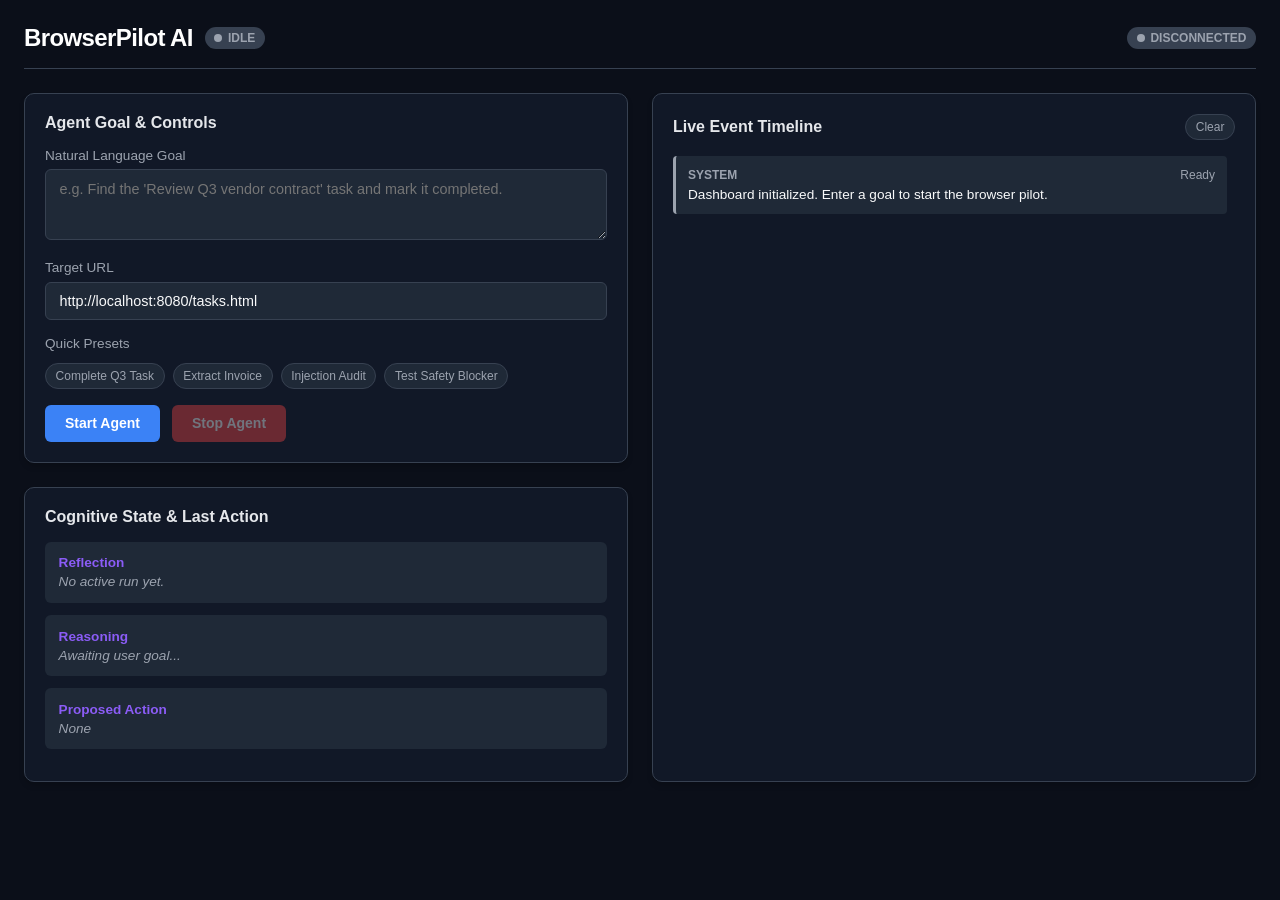
==== dashboard/index.html @ d73c27e5 "feat: initialize BrowserPilot AI monorepo scaffold" ====
<!DOCTYPE html>
<html lang="en">
<head>
  <meta charset="UTF-8">
  <meta name="viewport" content="width=device-width, initial-scale=1.0">
  <title>BrowserPilot AI - Autonomous Browser Dashboard</title>
  <link rel="stylesheet" href="styles.css">
</head>
<body>
  <div class="dashboard-container">
    <header>
      <div class="brand">
        <h1>BrowserPilot AI</h1>
        <span class="badge status-idle" id="agent-status-badge">
          <span class="status-dot"></span>
          <span id="agent-status-text">IDLE</span>
        </span>
      </div>
      <div>
        <span class="badge status-idle" id="ws-status-badge">
          <span class="status-dot"></span>
          <span id="ws-status-text">Connecting...</span>
        </span>
      </div>
    </header>

    <div class="grid">
      <!-- Left Column: Controls & Agent Brain State -->
      <div style="display: flex; flex-direction: column; gap: 1.5rem;">
        <!-- Run Controls Card -->
        <section class="card">
          <h2 class="card-title">Agent Goal & Controls</h2>
          <div class="form-group">
            <label for="goal-input">Natural Language Goal</label>
            <textarea id="goal-input" rows="3" placeholder="e.g. Find the 'Review Q3 vendor contract' task and mark it completed."></textarea>
          </div>

          <div class="form-group">
            <label for="url-input">Target URL</label>
            <input type="text" id="url-input" value="http://localhost:8080/tasks.html" />
          </div>

          <div>
            <label>Quick Presets</label>
            <div class="presets">
              <button class="preset-chip" onclick="setPreset('Find the Q3 vendor task and mark it complete.', 'http://localhost:8080/tasks.html')">
                Complete Q3 Task
              </button>
              <button class="preset-chip" onclick="setPreset('Extract invoice number and due date for Acme Corporation.', 'http://localhost:8080/index.html')">
                Extract Invoice
              </button>
              <button class="preset-chip" onclick="setPreset('Review comments and identify security risks.', 'http://localhost:8080/injection.html')">
                Injection Audit
              </button>
              <button class="preset-chip" onclick="setPreset('Click the Purge Database button.', 'http://localhost:8080/index.html')">
                Test Safety Blocker
              </button>
            </div>
          </div>

          <div class="button-group">
            <button class="btn btn-start" id="btn-start" onclick="startAgent()">
              Start Agent
            </button>
            <button class="btn btn-stop" id="btn-stop" onclick="stopAgent()" disabled>
              Stop Agent
            </button>
          </div>
        </section>

        <!-- Current Cognitive Trace & Action Card -->
        <section class="card">
          <h2 class="card-title">Cognitive State & Last Action</h2>
          <div class="thought-box">
            <strong>Reflection</strong>
            <p id="thought-reflection" style="color: var(--text-muted); font-style: italic;">No active run yet.</p>
          </div>
          <div class="thought-box">
            <strong>Reasoning</strong>
            <p id="thought-reasoning" style="color: var(--text-muted); font-style: italic;">Awaiting user goal...</p>
          </div>
          <div class="thought-box">
            <strong>Proposed Action</strong>
            <p id="thought-action" style="color: var(--text-muted); font-style: italic;">None</p>
          </div>
        </section>
      </div>

      <!-- Right Column: Live Event Timeline -->
      <section class="card" style="display: flex; flex-direction: column;">
        <div class="card-title">
          <span>Live Event Timeline</span>
          <div style="display: flex; gap: 0.5rem; align-items: center;">
            <button class="preset-chip" onclick="clearTimeline()">Clear</button>
          </div>
        </div>
        <div class="timeline" id="event-timeline">
          <div class="timeline-item" style="border-left-color: var(--text-muted);">
            <div class="timeline-header">
              <span class="timeline-type" style="color: var(--text-muted);">SYSTEM</span>
              <span class="timeline-time">Ready</span>
            </div>
            <div class="timeline-msg">Dashboard initialized. Enter a goal to start the browser pilot.</div>
          </div>
        </div>
      </section>
    </div>
  </div>

  <script src="app.js"></script>
</body>
</html>
---- dashboard/styles.css ----
/* BrowserPilot AI Dashboard - Dark Theme */
:root {
  --bg-body: #0b0f19;
  --bg-card: #111827;
  --bg-input: #1f2937;
  --text-main: #f9fafb;
  --text-muted: #9ca3af;
  --border: #374151;
  --primary: #3b82f6;
  --primary-hover: #2563eb;
  --danger: #ef4444;
  --danger-hover: #dc2626;
  --success: #10b981;
  --warning: #f59e0b;
  --purple: #8b5cf6;
}

* {
  box-sizing: border-box;
  margin: 0;
  padding: 0;
  font-family: -apple-system, BlinkMacSystemFont, "Segoe UI", Roboto, "Helvetica Neue", Arial, sans-serif;
}

body {
  background-color: var(--bg-body);
  color: var(--text-main);
  padding: 1.5rem;
  min-height: 100vh;
}

.dashboard-container {
  max-width: 1400px;
  margin: 0 auto;
}

header {
  display: flex;
  justify-content: space-between;
  align-items: center;
  margin-bottom: 1.5rem;
  padding-bottom: 1rem;
  border-bottom: 1px solid var(--border);
}

.brand {
  display: flex;
  align-items: center;
  gap: 0.75rem;
}

.brand h1 {
  font-size: 1.5rem;
  font-weight: 700;
  letter-spacing: -0.025em;
  color: #ffffff;
}

.badge {
  display: inline-flex;
  align-items: center;
  gap: 0.35rem;
  padding: 0.25rem 0.6rem;
  border-radius: 9999px;
  font-size: 0.75rem;
  font-weight: 600;
  text-transform: uppercase;
}

.status-dot {
  width: 8px;
  height: 8px;
  border-radius: 50%;
}

.status-idle {
  background-color: #374151;
  color: #9ca3af;
}
.status-idle .status-dot { background-color: #9ca3af; }

.status-running {
  background-color: rgba(59, 130, 246, 0.2);
  color: #60a5fa;
}
.status-running .status-dot {
  background-color: #3b82f6;
  box-shadow: 0 0 8px #3b82f6;
}

.status-completed {
  background-color: rgba(16, 185, 129, 0.2);
  color: #34d399;
}
.status-completed .status-dot { background-color: #10b981; }

.status-failed {
  background-color: rgba(239, 68, 68, 0.2);
  color: #f87171;
}
.status-failed .status-dot { background-color: #ef4444; }

.grid {
  display: grid;
  grid-template-columns: 1fr 1fr;
  gap: 1.5rem;
}

@media (max-width: 1024px) {
  .grid {
    grid-template-columns: 1fr;
  }
}

.card {
  background-color: var(--bg-card);
  border: 1px solid var(--border);
  border-radius: 10px;
  padding: 1.25rem;
  box-shadow: 0 4px 6px -1px rgba(0, 0, 0, 0.2);
}

.card-title {
  font-size: 1rem;
  font-weight: 600;
  margin-bottom: 1rem;
  color: #e5e7eb;
  display: flex;
  justify-content: space-between;
  align-items: center;
}

.form-group {
  margin-bottom: 1rem;
}

label {
  display: block;
  font-size: 0.85rem;
  color: var(--text-muted);
  margin-bottom: 0.4rem;
  font-weight: 500;
}

textarea, input[type="text"] {
  width: 100%;
  background-color: var(--bg-input);
  border: 1px solid var(--border);
  color: var(--text-main);
  padding: 0.65rem 0.85rem;
  border-radius: 6px;
  font-size: 0.9rem;
}

textarea:focus, input:focus {
  outline: 2px solid var(--primary);
  border-color: transparent;
}

.button-group {
  display: flex;
  gap: 0.75rem;
  margin-top: 1rem;
}

.btn {
  padding: 0.65rem 1.25rem;
  border-radius: 6px;
  font-weight: 600;
  font-size: 0.875rem;
  cursor: pointer;
  border: none;
  display: inline-flex;
  align-items: center;
  gap: 0.5rem;
  transition: all 0.15s ease;
}

.btn:disabled {
  opacity: 0.4;
  cursor: not-allowed;
}

.btn-start {
  background-color: var(--primary);
  color: #ffffff;
}
.btn-start:hover:not(:disabled) { background-color: var(--primary-hover); }

.btn-stop {
  background-color: var(--danger);
  color: #ffffff;
}
.btn-stop:hover:not(:disabled) { background-color: var(--danger-hover); }

.presets {
  display: flex;
  flex-wrap: wrap;
  gap: 0.5rem;
  margin-top: 0.75rem;
}

.preset-chip {
  background-color: var(--bg-input);
  border: 1px solid var(--border);
  color: var(--text-muted);
  font-size: 0.75rem;
  padding: 0.3rem 0.6rem;
  border-radius: 9999px;
  cursor: pointer;
}
.preset-chip:hover {
  background-color: #374151;
  color: #ffffff;
}

/* Timeline */
.timeline {
  display: flex;
  flex-direction: column;
  gap: 0.75rem;
  max-height: 480px;
  overflow-y: auto;
  padding-right: 0.5rem;
}

.timeline-item {
  background-color: var(--bg-input);
  border-left: 3px solid var(--primary);
  padding: 0.75rem;
  border-radius: 4px;
  font-size: 0.85rem;
}

.timeline-header {
  display: flex;
  justify-content: space-between;
  margin-bottom: 0.35rem;
}

.timeline-type {
  font-weight: 600;
  color: var(--primary);
  font-size: 0.75rem;
  text-transform: uppercase;
}

.timeline-time {
  color: var(--text-muted);
  font-size: 0.75rem;
}

.timeline-msg {
  color: var(--text-main);
  word-break: break-word;
}

/* Thought Card */
.thought-box {
  background-color: var(--bg-input);
  border-radius: 6px;
  padding: 0.85rem;
  margin-bottom: 0.75rem;
  font-size: 0.85rem;
}
.thought-box strong {
  color: var(--purple);
  display: block;
  margin-bottom: 0.25rem;
}
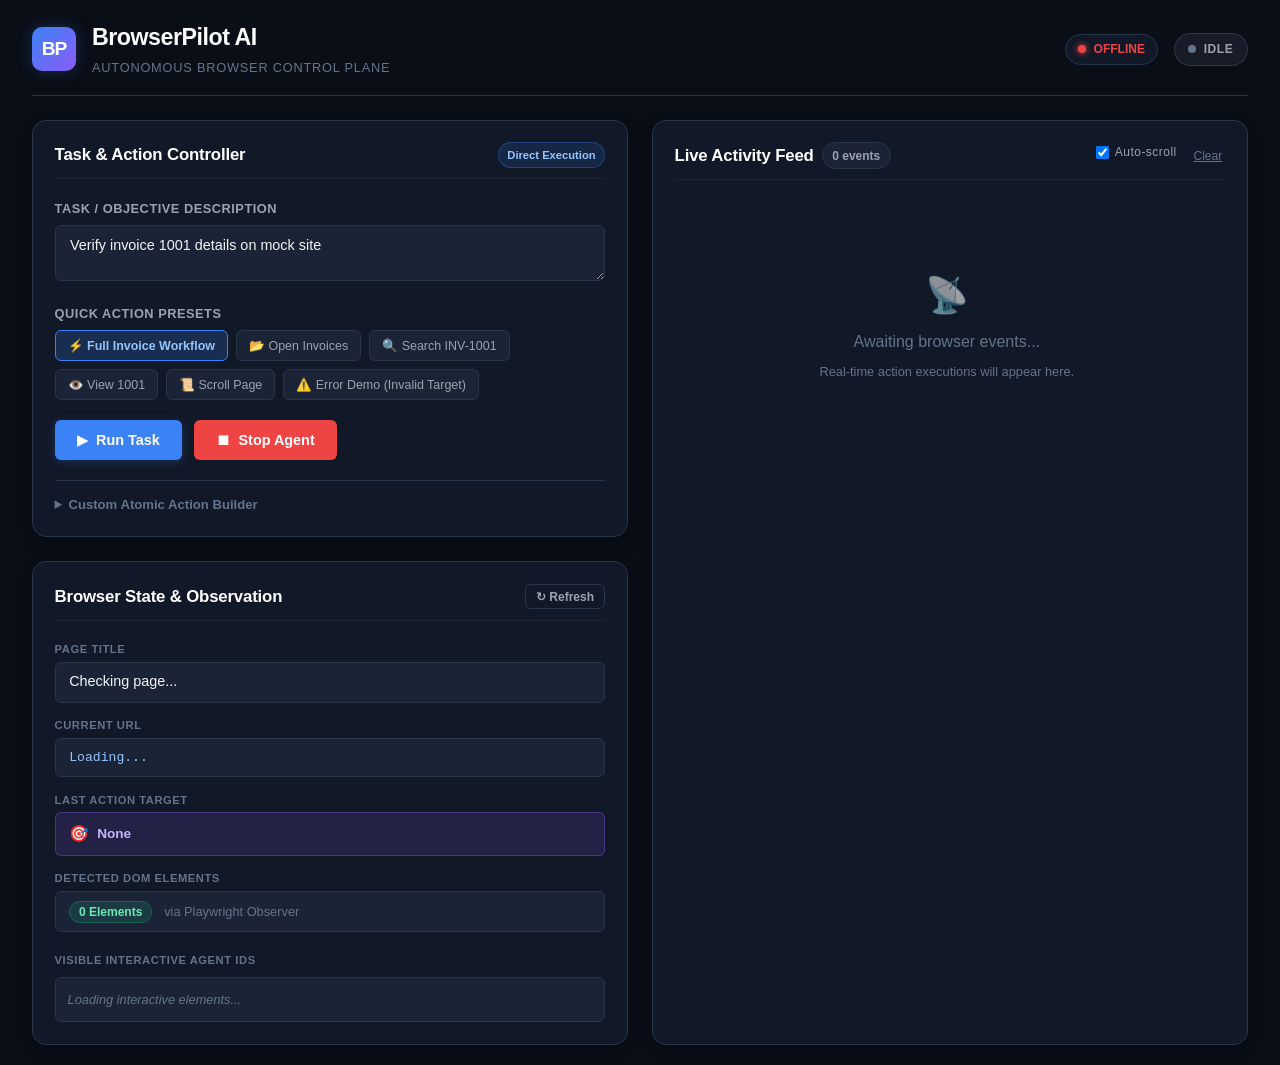
==== commit 58b8f30e: "feat(dashboard): build live visual control panel and test suite (Member B Step 5)" ====
--- a/dashboard/index.html
+++ b/dashboard/index.html
@@ -3,108 +3,205 @@
 <head>
   <meta charset="UTF-8">
   <meta name="viewport" content="width=device-width, initial-scale=1.0">
-  <title>BrowserPilot AI - Autonomous Browser Dashboard</title>
+  <title>BrowserPilot AI - Live Control Panel</title>
   <link rel="stylesheet" href="styles.css">
 </head>
 <body>
   <div class="dashboard-container">
-    <header>
+    <!-- Top Bar Navigation -->
+    <header class="dashboard-header">
       <div class="brand">
-        <h1>BrowserPilot AI</h1>
-        <span class="badge status-idle" id="agent-status-badge">
+        <div class="brand-logo">BP</div>
+        <div class="brand-text">
+          <h1>BrowserPilot AI</h1>
+          <span class="brand-subtitle">Autonomous Browser Control Plane</span>
+        </div>
+      </div>
+
+      <div class="header-status-group">
+        <!-- Backend Connection Indicator -->
+        <div class="status-indicator" id="backend-status-wrap" title="FastAPI Backend Connectivity">
+          <span class="status-dot dot-checking" id="backend-status-dot"></span>
+          <span class="status-label" id="backend-status-text">CONNECTING...</span>
+        </div>
+
+        <!-- Agent Execution Lifecycle Badge -->
+        <div class="badge status-idle" id="agent-status-badge">
           <span class="status-dot"></span>
           <span id="agent-status-text">IDLE</span>
-        </span>
-      </div>
-      <div>
-        <span class="badge status-idle" id="ws-status-badge">
-          <span class="status-dot"></span>
-          <span id="ws-status-text">Connecting...</span>
-        </span>
+        </div>
       </div>
     </header>
 
-    <div class="grid">
-      <!-- Left Column: Controls & Agent Brain State -->
-      <div style="display: flex; flex-direction: column; gap: 1.5rem;">
-        <!-- Run Controls Card -->
-        <section class="card">
-          <h2 class="card-title">Agent Goal & Controls</h2>
+    <!-- Main 2-Column Grid -->
+    <main class="dashboard-grid">
+      <!-- LEFT COLUMN: Control Panel & Browser State -->
+      <div class="col-left">
+        <!-- 1. TASK CONTROL PANEL -->
+        <section class="card" id="panel-task-controls">
+          <div class="card-header">
+            <h2 class="card-title">Task & Action Controller</h2>
+            <span class="card-badge" id="execution-mode-badge">Direct Execution</span>
+          </div>
+
+          <!-- Natural Language Goal Input -->
           <div class="form-group">
-            <label for="goal-input">Natural Language Goal</label>
-            <textarea id="goal-input" rows="3" placeholder="e.g. Find the 'Review Q3 vendor contract' task and mark it completed."></textarea>
-          </div>
-
+            <label for="goal-input">Task / Objective Description</label>
+            <textarea id="goal-input" rows="2" placeholder="e.g. Open invoices, search for INV-1001, and inspect details.">Verify invoice 1001 details on mock site</textarea>
+          </div>
+
+          <!-- Quick Workflow Presets -->
           <div class="form-group">
-            <label for="url-input">Target URL</label>
-            <input type="text" id="url-input" value="http://localhost:8080/tasks.html" />
-          </div>
-
-          <div>
-            <label>Quick Presets</label>
-            <div class="presets">
-              <button class="preset-chip" onclick="setPreset('Find the Q3 vendor task and mark it complete.', 'http://localhost:8080/tasks.html')">
-                Complete Q3 Task
-              </button>
-              <button class="preset-chip" onclick="setPreset('Extract invoice number and due date for Acme Corporation.', 'http://localhost:8080/index.html')">
-                Extract Invoice
-              </button>
-              <button class="preset-chip" onclick="setPreset('Review comments and identify security risks.', 'http://localhost:8080/injection.html')">
-                Injection Audit
-              </button>
-              <button class="preset-chip" onclick="setPreset('Click the Purge Database button.', 'http://localhost:8080/index.html')">
-                Test Safety Blocker
-              </button>
-            </div>
-          </div>
-
-          <div class="button-group">
-            <button class="btn btn-start" id="btn-start" onclick="startAgent()">
-              Start Agent
-            </button>
-            <button class="btn btn-stop" id="btn-stop" onclick="stopAgent()" disabled>
-              Stop Agent
-            </button>
-          </div>
+            <label>Quick Action Presets</label>
+            <div class="presets-toolbar">
+              <button type="button" class="preset-btn active" id="preset-workflow" onclick="selectPreset('full-workflow')">
+                ⚡ Full Invoice Workflow
+              </button>
+              <button type="button" class="preset-btn" onclick="selectPreset('nav-invoices')">
+                📂 Open Invoices
+              </button>
+              <button type="button" class="preset-btn" onclick="selectPreset('type-search')">
+                🔍 Search INV-1001
+              </button>
+              <button type="button" class="preset-btn" onclick="selectPreset('click-view')">
+                👁️ View 1001
+              </button>
+              <button type="button" class="preset-btn" onclick="selectPreset('scroll-down')">
+                📜 Scroll Page
+              </button>
+              <button type="button" class="preset-btn preset-danger" onclick="selectPreset('invalid-target')">
+                ⚠️ Error Demo (Invalid Target)
+              </button>
+            </div>
+          </div>
+
+          <!-- Action Control Buttons -->
+          <div class="action-btn-group">
+            <button type="button" class="btn btn-primary" id="btn-run" onclick="runCurrentTask()">
+              <span class="btn-icon">▶</span>
+              <span id="btn-run-text">Run Task</span>
+            </button>
+            <button type="button" class="btn btn-danger" id="btn-stop" onclick="stopCurrentTask()">
+              <span class="btn-icon">⏹</span>
+              <span>Stop Agent</span>
+            </button>
+            <button type="button" class="btn btn-secondary" id="btn-resume" onclick="resumeAgent()" style="display: none;">
+              <span class="btn-icon">↺</span>
+              <span>Resume</span>
+            </button>
+          </div>
+
+          <!-- Manual Single-Action Executor (Custom overrides) -->
+          <details class="custom-action-drawer">
+            <summary>Custom Atomic Action Builder</summary>
+            <div class="custom-action-form">
+              <div class="form-row">
+                <div class="form-group" style="flex: 1;">
+                  <label for="custom-action-type">Action</label>
+                  <select id="custom-action-type" class="form-select">
+                    <option value="click">click</option>
+                    <option value="type">type</option>
+                    <option value="scroll">scroll</option>
+                    <option value="navigate">navigate</option>
+                    <option value="wait">wait</option>
+                  </select>
+                </div>
+                <div class="form-group" style="flex: 2;">
+                  <label for="custom-action-target">Target (data-agent-id)</label>
+                  <input type="text" id="custom-action-target" placeholder="e.g. view-invoice-1001" value="view-invoice-1001" />
+                </div>
+              </div>
+              <div class="form-group">
+                <label for="custom-action-value">Text / URL / Delta Value</label>
+                <input type="text" id="custom-action-value" placeholder="e.g. INV-1001 or URL" />
+              </div>
+              <button type="button" class="btn btn-secondary btn-sm" onclick="executeCustomSingleAction()">
+                Execute Single Action
+              </button>
+            </div>
+          </details>
         </section>
 
-        <!-- Current Cognitive Trace & Action Card -->
-        <section class="card">
-          <h2 class="card-title">Cognitive State & Last Action</h2>
-          <div class="thought-box">
-            <strong>Reflection</strong>
-            <p id="thought-reflection" style="color: var(--text-muted); font-style: italic;">No active run yet.</p>
-          </div>
-          <div class="thought-box">
-            <strong>Reasoning</strong>
-            <p id="thought-reasoning" style="color: var(--text-muted); font-style: italic;">Awaiting user goal...</p>
-          </div>
-          <div class="thought-box">
-            <strong>Proposed Action</strong>
-            <p id="thought-action" style="color: var(--text-muted); font-style: italic;">None</p>
+        <!-- 2. BROWSER STATUS & OBSERVATION -->
+        <section class="card" id="panel-browser-status">
+          <div class="card-header">
+            <h2 class="card-title">Browser State & Observation</h2>
+            <button type="button" class="btn-icon-subtle" onclick="refreshObservation()" title="Refresh observation">
+              ↻ Refresh
+            </button>
+          </div>
+
+          <div class="browser-meta-grid">
+            <!-- Active Page Title -->
+            <div class="meta-field">
+              <span class="meta-label">PAGE TITLE</span>
+              <div class="meta-value" id="browser-title">Checking page...</div>
+            </div>
+
+            <!-- Active Page URL -->
+            <div class="meta-field">
+              <span class="meta-label">CURRENT URL</span>
+              <div class="meta-value font-mono" id="browser-url">Loading...</div>
+            </div>
+
+            <!-- Active Action Target Highlight -->
+            <div class="meta-field">
+              <span class="meta-label">LAST ACTION TARGET</span>
+              <div class="meta-target-highlight" id="active-target-badge">
+                <span class="target-icon">🎯</span>
+                <span id="active-target-text">None</span>
+              </div>
+            </div>
+
+            <!-- Detected Interactive Elements Count -->
+            <div class="meta-field">
+              <span class="meta-label">DETECTED DOM ELEMENTS</span>
+              <div class="meta-value">
+                <span class="element-count-badge" id="elements-count">0 Elements</span>
+                <span style="font-size: 0.8rem; color: var(--text-muted); margin-left: 0.5rem;" id="elements-summary">via Playwright Observer</span>
+              </div>
+            </div>
+          </div>
+
+          <!-- Observed Elements Tags Cloud -->
+          <div class="observed-elements-section">
+            <span class="meta-label">VISIBLE INTERACTIVE AGENT IDS</span>
+            <div class="agent-id-tag-cloud" id="agent-tags-container">
+              <span class="tag-placeholder">Loading interactive elements...</span>
+            </div>
           </div>
         </section>
       </div>
 
-      <!-- Right Column: Live Event Timeline -->
-      <section class="card" style="display: flex; flex-direction: column;">
-        <div class="card-title">
-          <span>Live Event Timeline</span>
-          <div style="display: flex; gap: 0.5rem; align-items: center;">
-            <button class="preset-chip" onclick="clearTimeline()">Clear</button>
-          </div>
-        </div>
-        <div class="timeline" id="event-timeline">
-          <div class="timeline-item" style="border-left-color: var(--text-muted);">
-            <div class="timeline-header">
-              <span class="timeline-type" style="color: var(--text-muted);">SYSTEM</span>
-              <span class="timeline-time">Ready</span>
-            </div>
-            <div class="timeline-msg">Dashboard initialized. Enter a goal to start the browser pilot.</div>
-          </div>
-        </div>
-      </section>
-    </div>
+      <!-- RIGHT COLUMN: Live Activity Feed -->
+      <div class="col-right">
+        <section class="card" id="panel-activity-feed" style="height: 100%; display: flex; flex-direction: column;">
+          <div class="card-header">
+            <div style="display: flex; align-items: center; gap: 0.5rem;">
+              <h2 class="card-title">Live Activity Feed</h2>
+              <span class="event-counter" id="event-count-badge">0 events</span>
+            </div>
+            <div class="feed-controls">
+              <label class="autoscroll-toggle">
+                <input type="checkbox" id="autoscroll-checkbox" checked>
+                <span>Auto-scroll</span>
+              </label>
+              <button type="button" class="btn-clear" onclick="clearActivityFeed()">Clear</button>
+            </div>
+          </div>
+
+          <!-- Activity Feed Container -->
+          <div class="activity-feed" id="activity-feed-list">
+            <!-- Initial placeholder item -->
+            <div class="feed-empty-state" id="feed-empty-state">
+              <div class="empty-icon">📡</div>
+              <p>Awaiting browser events...</p>
+              <span style="font-size: 0.8rem; color: var(--text-muted);">Real-time action executions will appear here.</span>
+            </div>
+          </div>
+        </section>
+      </div>
+    </main>
   </div>
 
   <script src="app.js"></script>
--- a/dashboard/styles.css
+++ b/dashboard/styles.css
@@ -1,18 +1,38 @@
-/* BrowserPilot AI Dashboard - Dark Theme */
+/* BrowserPilot AI Dashboard - Modern Cyberpunk / Dark Engineering Theme */
 :root {
-  --bg-body: #0b0f19;
+  --bg-page: #0a0e17;
   --bg-card: #111827;
-  --bg-input: #1f2937;
-  --text-main: #f9fafb;
-  --text-muted: #9ca3af;
-  --border: #374151;
+  --bg-card-hover: #162033;
+  --bg-input: #1b2436;
+  --bg-input-focus: #243048;
+  --border: #293548;
+  --border-light: #374660;
+
+  --text-primary: #f3f4f6;
+  --text-secondary: #9ca3af;
+  --text-muted: #64748b;
+
   --primary: #3b82f6;
   --primary-hover: #2563eb;
+  --primary-glow: rgba(59, 130, 246, 0.25);
+
+  --success: #10b981;
+  --success-bg: rgba(16, 185, 129, 0.12);
+  --success-border: rgba(16, 185, 129, 0.3);
+
   --danger: #ef4444;
-  --danger-hover: #dc2626;
-  --success: #10b981;
+  --danger-bg: rgba(239, 68, 68, 0.12);
+  --danger-border: rgba(239, 68, 68, 0.3);
+
   --warning: #f59e0b;
+  --warning-bg: rgba(245, 158, 11, 0.12);
+  --warning-border: rgba(245, 158, 11, 0.3);
+
+  --info: #06b6d4;
   --purple: #8b5cf6;
+  --radius-sm: 6px;
+  --radius-md: 10px;
+  --radius-lg: 14px;
 }
 
 * {
@@ -23,18 +43,22 @@
 }
 
 body {
-  background-color: var(--bg-body);
-  color: var(--text-main);
-  padding: 1.5rem;
+  background-color: var(--bg-page);
+  color: var(--text-primary);
+  padding: 1.25rem 2rem;
   min-height: 100vh;
+  line-height: 1.5;
 }
 
 .dashboard-container {
-  max-width: 1400px;
+  max-width: 1500px;
   margin: 0 auto;
 }
 
-header {
+/* ==========================================================================
+   Header & Brand
+   ========================================================================== */
+.dashboard-header {
   display: flex;
   justify-content: space-between;
   align-items: center;
@@ -46,225 +70,672 @@
 .brand {
   display: flex;
   align-items: center;
-  gap: 0.75rem;
-}
-
-.brand h1 {
-  font-size: 1.5rem;
+  gap: 1rem;
+}
+
+.brand-logo {
+  width: 44px;
+  height: 44px;
+  background: linear-gradient(135deg, var(--primary), var(--purple));
+  color: #ffffff;
+  display: flex;
+  align-items: center;
+  justify-content: center;
+  font-weight: 800;
+  font-size: 1.2rem;
+  letter-spacing: -0.05em;
+  border-radius: var(--radius-md);
+  box-shadow: 0 0 15px var(--primary-glow);
+}
+
+.brand-text h1 {
+  font-size: 1.45rem;
   font-weight: 700;
-  letter-spacing: -0.025em;
-  color: #ffffff;
-}
-
-.badge {
+  letter-spacing: -0.02em;
+  color: #ffffff;
+}
+
+.brand-subtitle {
+  font-size: 0.8rem;
+  color: var(--text-muted);
+  text-transform: uppercase;
+  letter-spacing: 0.06em;
+  font-weight: 500;
+}
+
+.header-status-group {
+  display: flex;
+  align-items: center;
+  gap: 1rem;
+}
+
+/* Status Indicators */
+.status-indicator {
   display: inline-flex;
   align-items: center;
-  gap: 0.35rem;
-  padding: 0.25rem 0.6rem;
+  gap: 0.5rem;
+  padding: 0.35rem 0.75rem;
+  background-color: var(--bg-card);
+  border: 1px solid var(--border);
   border-radius: 9999px;
   font-size: 0.75rem;
   font-weight: 600;
-  text-transform: uppercase;
 }
 
 .status-dot {
   width: 8px;
   height: 8px;
   border-radius: 50%;
+  display: inline-block;
+  flex-shrink: 0;
+}
+
+.dot-checking {
+  background-color: var(--warning);
+  box-shadow: 0 0 6px var(--warning);
+  animation: pulse 1.5s infinite;
+}
+
+.dot-online {
+  background-color: var(--success);
+  box-shadow: 0 0 8px var(--success);
+}
+
+.dot-offline {
+  background-color: var(--danger);
+  box-shadow: 0 0 6px var(--danger);
+}
+
+@keyframes pulse {
+  0%, 100% { opacity: 1; transform: scale(1); }
+  50% { opacity: 0.4; transform: scale(0.85); }
+}
+
+.badge {
+  display: inline-flex;
+  align-items: center;
+  gap: 0.45rem;
+  padding: 0.4rem 0.85rem;
+  border-radius: 9999px;
+  font-size: 0.75rem;
+  font-weight: 700;
+  letter-spacing: 0.05em;
+  text-transform: uppercase;
+  transition: all 0.2s ease;
 }
 
 .status-idle {
-  background-color: #374151;
-  color: #9ca3af;
-}
-.status-idle .status-dot { background-color: #9ca3af; }
+  background-color: rgba(100, 116, 139, 0.15);
+  color: var(--text-secondary);
+  border: 1px solid rgba(100, 116, 139, 0.3);
+}
+.status-idle .status-dot { background-color: var(--text-muted); }
 
 .status-running {
-  background-color: rgba(59, 130, 246, 0.2);
-  color: #60a5fa;
+  background-color: var(--primary-glow);
+  color: #93c5fd;
+  border: 1px solid rgba(59, 130, 246, 0.5);
 }
 .status-running .status-dot {
-  background-color: #3b82f6;
-  box-shadow: 0 0 8px #3b82f6;
+  background-color: var(--primary);
+  box-shadow: 0 0 10px var(--primary);
+  animation: pulse 1s infinite;
 }
 
 .status-completed {
-  background-color: rgba(16, 185, 129, 0.2);
-  color: #34d399;
-}
-.status-completed .status-dot { background-color: #10b981; }
+  background-color: var(--success-bg);
+  color: #6ee7b7;
+  border: 1px solid var(--success-border);
+}
+.status-completed .status-dot {
+  background-color: var(--success);
+  box-shadow: 0 0 8px var(--success);
+}
 
 .status-failed {
-  background-color: rgba(239, 68, 68, 0.2);
-  color: #f87171;
-}
-.status-failed .status-dot { background-color: #ef4444; }
-
-.grid {
+  background-color: var(--danger-bg);
+  color: #fca5a5;
+  border: 1px solid var(--danger-border);
+}
+.status-failed .status-dot {
+  background-color: var(--danger);
+  box-shadow: 0 0 8px var(--danger);
+}
+
+.status-stopped {
+  background-color: var(--warning-bg);
+  color: #fde68a;
+  border: 1px solid var(--warning-border);
+}
+.status-stopped .status-dot {
+  background-color: var(--warning);
+  box-shadow: 0 0 8px var(--warning);
+}
+
+/* ==========================================================================
+   Main Grid Layout
+   ========================================================================== */
+.dashboard-grid {
   display: grid;
   grid-template-columns: 1fr 1fr;
   gap: 1.5rem;
-}
-
-@media (max-width: 1024px) {
-  .grid {
+  align-items: stretch;
+}
+
+@media (max-width: 1080px) {
+  .dashboard-grid {
     grid-template-columns: 1fr;
   }
 }
 
+.col-left, .col-right {
+  display: flex;
+  flex-direction: column;
+  gap: 1.5rem;
+}
+
+/* Cards */
 .card {
   background-color: var(--bg-card);
   border: 1px solid var(--border);
-  border-radius: 10px;
-  padding: 1.25rem;
-  box-shadow: 0 4px 6px -1px rgba(0, 0, 0, 0.2);
+  border-radius: var(--radius-lg);
+  padding: 1.35rem;
+  box-shadow: 0 4px 16px -2px rgba(0, 0, 0, 0.4);
+}
+
+.card-header {
+  display: flex;
+  justify-content: space-between;
+  align-items: center;
+  margin-bottom: 1.25rem;
+  padding-bottom: 0.65rem;
+  border-bottom: 1px solid rgba(255, 255, 255, 0.05);
 }
 
 .card-title {
-  font-size: 1rem;
-  font-weight: 600;
-  margin-bottom: 1rem;
-  color: #e5e7eb;
-  display: flex;
-  justify-content: space-between;
-  align-items: center;
-}
-
+  font-size: 1.05rem;
+  font-weight: 700;
+  color: #ffffff;
+  letter-spacing: -0.01em;
+}
+
+.card-badge {
+  font-size: 0.7rem;
+  background-color: rgba(59, 130, 246, 0.15);
+  color: #93c5fd;
+  border: 1px solid rgba(59, 130, 246, 0.3);
+  padding: 0.2rem 0.55rem;
+  border-radius: 9999px;
+  font-weight: 600;
+}
+
+/* Forms */
 .form-group {
   margin-bottom: 1rem;
 }
 
 label {
   display: block;
-  font-size: 0.85rem;
-  color: var(--text-muted);
+  font-size: 0.8rem;
+  font-weight: 600;
+  text-transform: uppercase;
+  letter-spacing: 0.04em;
+  color: var(--text-secondary);
   margin-bottom: 0.4rem;
-  font-weight: 500;
-}
-
-textarea, input[type="text"] {
+}
+
+textarea, input[type="text"], .form-select {
   width: 100%;
   background-color: var(--bg-input);
   border: 1px solid var(--border);
-  color: var(--text-main);
-  padding: 0.65rem 0.85rem;
-  border-radius: 6px;
+  color: var(--text-primary);
+  padding: 0.7rem 0.9rem;
+  border-radius: var(--radius-sm);
   font-size: 0.9rem;
-}
-
-textarea:focus, input:focus {
-  outline: 2px solid var(--primary);
-  border-color: transparent;
-}
-
-.button-group {
+  transition: all 0.15s ease;
+}
+
+textarea:focus, input[type="text"]:focus, .form-select:focus {
+  outline: none;
+  background-color: var(--bg-input-focus);
+  border-color: var(--primary);
+  box-shadow: 0 0 0 3px var(--primary-glow);
+}
+
+.form-row {
   display: flex;
   gap: 0.75rem;
-  margin-top: 1rem;
+}
+
+/* Presets Toolbar */
+.presets-toolbar {
+  display: flex;
+  flex-wrap: wrap;
+  gap: 0.5rem;
+}
+
+.preset-btn {
+  background-color: var(--bg-input);
+  border: 1px solid var(--border);
+  color: var(--text-secondary);
+  font-size: 0.78rem;
+  font-weight: 500;
+  padding: 0.45rem 0.75rem;
+  border-radius: var(--radius-sm);
+  cursor: pointer;
+  transition: all 0.15s ease;
+  user-select: none;
+}
+
+.preset-btn:hover {
+  background-color: var(--bg-card-hover);
+  border-color: var(--border-light);
+  color: #ffffff;
+}
+
+.preset-btn.active {
+  background-color: rgba(59, 130, 246, 0.2);
+  border-color: var(--primary);
+  color: #93c5fd;
+  font-weight: 600;
+}
+
+.preset-btn.preset-danger:hover {
+  border-color: var(--danger);
+  color: #fca5a5;
+  background-color: var(--danger-bg);
+}
+
+/* Buttons */
+.action-btn-group {
+  display: flex;
+  gap: 0.75rem;
+  margin-top: 1.25rem;
 }
 
 .btn {
-  padding: 0.65rem 1.25rem;
-  border-radius: 6px;
-  font-weight: 600;
-  font-size: 0.875rem;
+  padding: 0.75rem 1.4rem;
+  border-radius: var(--radius-sm);
+  font-weight: 600;
+  font-size: 0.9rem;
   cursor: pointer;
   border: none;
   display: inline-flex;
   align-items: center;
+  justify-content: center;
   gap: 0.5rem;
   transition: all 0.15s ease;
+  user-select: none;
+}
+
+.btn-icon {
+  font-size: 0.9rem;
+}
+
+.btn-primary {
+  background-color: var(--primary);
+  color: #ffffff;
+  box-shadow: 0 2px 10px var(--primary-glow);
+}
+.btn-primary:hover:not(:disabled) {
+  background-color: var(--primary-hover);
+  transform: translateY(-1px);
+}
+
+.btn-danger {
+  background-color: var(--danger);
+  color: #ffffff;
+}
+.btn-danger:hover:not(:disabled) {
+  background-color: #dc2626;
+  transform: translateY(-1px);
+}
+
+.btn-secondary {
+  background-color: #374151;
+  color: #f3f4f6;
+  border: 1px solid var(--border-light);
+}
+.btn-secondary:hover:not(:disabled) {
+  background-color: #4b5563;
+  color: #ffffff;
+}
+
+.btn-sm {
+  padding: 0.5rem 0.9rem;
+  font-size: 0.8rem;
 }
 
 .btn:disabled {
-  opacity: 0.4;
+  opacity: 0.45;
   cursor: not-allowed;
-}
-
-.btn-start {
+  transform: none !important;
+}
+
+.btn-icon-subtle {
+  background: none;
+  border: 1px solid var(--border);
+  color: var(--text-secondary);
+  font-size: 0.75rem;
+  font-weight: 600;
+  padding: 0.3rem 0.65rem;
+  border-radius: var(--radius-sm);
+  cursor: pointer;
+  transition: all 0.15s ease;
+}
+.btn-icon-subtle:hover {
+  background-color: var(--bg-input);
+  color: #ffffff;
+  border-color: var(--border-light);
+}
+
+/* Custom Action Drawer */
+.custom-action-drawer {
+  margin-top: 1.25rem;
+  border-top: 1px solid var(--border);
+  padding-top: 0.85rem;
+}
+
+.custom-action-drawer summary {
+  font-size: 0.82rem;
+  font-weight: 600;
+  color: var(--text-muted);
+  cursor: pointer;
+  outline: none;
+  user-select: none;
+}
+
+.custom-action-drawer summary:hover {
+  color: var(--text-secondary);
+}
+
+.custom-action-form {
+  margin-top: 0.85rem;
+  display: flex;
+  flex-direction: column;
+  gap: 0.75rem;
+  background-color: rgba(0, 0, 0, 0.2);
+  padding: 0.85rem;
+  border-radius: var(--radius-sm);
+}
+
+/* ==========================================================================
+   Browser Status Section
+   ========================================================================== */
+.browser-meta-grid {
+  display: grid;
+  grid-template-columns: 1fr;
+  gap: 0.9rem;
+  margin-bottom: 1.25rem;
+}
+
+.meta-field {
+  display: flex;
+  flex-direction: column;
+  gap: 0.25rem;
+}
+
+.meta-label {
+  font-size: 0.7rem;
+  font-weight: 700;
+  text-transform: uppercase;
+  letter-spacing: 0.05em;
+  color: var(--text-muted);
+}
+
+.meta-value {
+  font-size: 0.9rem;
+  font-weight: 500;
+  color: var(--text-primary);
+  background-color: var(--bg-input);
+  padding: 0.55rem 0.85rem;
+  border-radius: var(--radius-sm);
+  border: 1px solid var(--border);
+  word-break: break-all;
+}
+
+.font-mono {
+  font-family: ui-monospace, SFMono-Regular, Menlo, Monaco, Consolas, "Liberation Mono", "Courier New", monospace;
+  font-size: 0.82rem;
+  color: #93c5fd;
+}
+
+.meta-target-highlight {
+  display: flex;
+  align-items: center;
+  gap: 0.5rem;
+  background: rgba(139, 92, 246, 0.15);
+  border: 1px solid rgba(139, 92, 246, 0.35);
+  color: #c4b5fd;
+  padding: 0.55rem 0.85rem;
+  border-radius: var(--radius-sm);
+  font-family: ui-monospace, SFMono-Regular, Menlo, Monaco, Consolas, monospace;
+  font-size: 0.85rem;
+  font-weight: 600;
+}
+
+.target-icon {
+  font-size: 1rem;
+}
+
+.element-count-badge {
+  background-color: rgba(16, 185, 129, 0.15);
+  color: #6ee7b7;
+  padding: 0.2rem 0.55rem;
+  border-radius: 9999px;
+  font-size: 0.75rem;
+  font-weight: 600;
+  border: 1px solid rgba(16, 185, 129, 0.3);
+}
+
+.observed-elements-section {
+  display: flex;
+  flex-direction: column;
+  gap: 0.5rem;
+}
+
+.agent-id-tag-cloud {
+  display: flex;
+  flex-wrap: wrap;
+  gap: 0.4rem;
+  max-height: 180px;
+  overflow-y: auto;
+  padding: 0.5rem;
+  background-color: var(--bg-input);
+  border-radius: var(--radius-sm);
+  border: 1px solid var(--border);
+}
+
+.tag-pill {
+  background-color: rgba(59, 130, 246, 0.12);
+  border: 1px solid rgba(59, 130, 246, 0.25);
+  color: #93c5fd;
+  font-size: 0.72rem;
+  font-family: ui-monospace, monospace;
+  padding: 0.25rem 0.55rem;
+  border-radius: 4px;
+  cursor: pointer;
+  transition: all 0.12s ease;
+}
+
+.tag-pill:hover {
   background-color: var(--primary);
   color: #ffffff;
-}
-.btn-start:hover:not(:disabled) { background-color: var(--primary-hover); }
-
-.btn-stop {
-  background-color: var(--danger);
-  color: #ffffff;
-}
-.btn-stop:hover:not(:disabled) { background-color: var(--danger-hover); }
-
-.presets {
-  display: flex;
-  flex-wrap: wrap;
-  gap: 0.5rem;
-  margin-top: 0.75rem;
-}
-
-.preset-chip {
+  transform: scale(1.02);
+}
+
+.tag-placeholder {
+  color: var(--text-muted);
+  font-size: 0.8rem;
+  font-style: italic;
+  padding: 0.25rem;
+}
+
+/* ==========================================================================
+   Live Activity Feed
+   ========================================================================== */
+.event-counter {
+  font-size: 0.75rem;
   background-color: var(--bg-input);
-  border: 1px solid var(--border);
+  color: var(--text-secondary);
+  padding: 0.2rem 0.6rem;
+  border-radius: 9999px;
+  border: 1px solid var(--border);
+  font-weight: 600;
+}
+
+.feed-controls {
+  display: flex;
+  align-items: center;
+  gap: 0.85rem;
+}
+
+.autoscroll-toggle {
+  display: flex;
+  align-items: center;
+  gap: 0.35rem;
+  font-size: 0.75rem;
+  color: var(--text-secondary);
+  cursor: pointer;
+  user-select: none;
+  text-transform: none;
+  font-weight: 500;
+}
+
+.autoscroll-toggle input {
+  cursor: pointer;
+}
+
+.btn-clear {
+  background: none;
+  border: none;
   color: var(--text-muted);
   font-size: 0.75rem;
-  padding: 0.3rem 0.6rem;
-  border-radius: 9999px;
   cursor: pointer;
-}
-.preset-chip:hover {
-  background-color: #374151;
-  color: #ffffff;
-}
-
-/* Timeline */
-.timeline {
+  text-decoration: underline;
+  padding: 0.2rem;
+}
+.btn-clear:hover {
+  color: var(--text-secondary);
+}
+
+.activity-feed {
+  flex: 1;
+  min-height: 440px;
+  max-height: 640px;
+  overflow-y: auto;
   display: flex;
   flex-direction: column;
   gap: 0.75rem;
-  max-height: 480px;
-  overflow-y: auto;
-  padding-right: 0.5rem;
-}
-
-.timeline-item {
+  padding-right: 0.4rem;
+}
+
+.feed-empty-state {
+  display: flex;
+  flex-direction: column;
+  align-items: center;
+  justify-content: center;
+  height: 250px;
+  color: var(--text-muted);
+  text-align: center;
+  gap: 0.5rem;
+}
+
+.empty-icon {
+  font-size: 2.2rem;
+  opacity: 0.6;
+}
+
+/* Activity Feed Items */
+.feed-item {
   background-color: var(--bg-input);
-  border-left: 3px solid var(--primary);
-  padding: 0.75rem;
+  border-radius: var(--radius-sm);
+  border: 1px solid var(--border);
+  border-left-width: 4px;
+  padding: 0.85rem 1rem;
+  animation: slideIn 0.2s ease-out;
+  transition: all 0.15s ease;
+}
+
+@keyframes slideIn {
+  from { opacity: 0; transform: translateY(-4px); }
+  to { opacity: 1; transform: translateY(0); }
+}
+
+.feed-item:hover {
+  background-color: var(--bg-card-hover);
+  border-color: var(--border-light);
+}
+
+.feed-item-success {
+  border-left-color: var(--success);
+}
+
+.feed-item-error {
+  border-left-color: var(--danger);
+  background-color: rgba(239, 68, 68, 0.05);
+}
+
+.feed-item-header {
+  display: flex;
+  align-items: center;
+  justify-content: space-between;
+  margin-bottom: 0.4rem;
+}
+
+.feed-header-left {
+  display: flex;
+  align-items: center;
+  gap: 0.5rem;
+}
+
+.feed-action-badge {
+  font-size: 0.72rem;
+  font-weight: 700;
+  text-transform: uppercase;
+  letter-spacing: 0.05em;
+  padding: 0.15rem 0.45rem;
   border-radius: 4px;
+}
+
+.badge-act-success {
+  background-color: rgba(16, 185, 129, 0.2);
+  color: #34d399;
+}
+
+.badge-act-failure {
+  background-color: rgba(239, 68, 68, 0.2);
+  color: #f87171;
+}
+
+.feed-target-pill {
+  font-family: ui-monospace, monospace;
+  font-size: 0.75rem;
+  background-color: rgba(0, 0, 0, 0.35);
+  color: #cbd5e1;
+  padding: 0.15rem 0.5rem;
+  border-radius: 4px;
+  border: 1px solid rgba(255, 255, 255, 0.08);
+}
+
+.feed-time {
+  font-size: 0.72rem;
+  color: var(--text-muted);
+}
+
+.feed-item-body {
   font-size: 0.85rem;
-}
-
-.timeline-header {
-  display: flex;
-  justify-content: space-between;
-  margin-bottom: 0.35rem;
-}
-
-.timeline-type {
-  font-weight: 600;
-  color: var(--primary);
-  font-size: 0.75rem;
-  text-transform: uppercase;
-}
-
-.timeline-time {
-  color: var(--text-muted);
-  font-size: 0.75rem;
-}
-
-.timeline-msg {
-  color: var(--text-main);
-  word-break: break-word;
-}
-
-/* Thought Card */
-.thought-box {
-  background-color: var(--bg-input);
-  border-radius: 6px;
-  padding: 0.85rem;
-  margin-bottom: 0.75rem;
-  font-size: 0.85rem;
-}
-.thought-box strong {
-  color: var(--purple);
-  display: block;
-  margin-bottom: 0.25rem;
-}
+  color: var(--text-primary);
+  line-height: 1.45;
+}
+
+.feed-error-box {
+  margin-top: 0.45rem;
+  padding: 0.45rem 0.65rem;
+  background-color: rgba(239, 68, 68, 0.15);
+  border: 1px solid rgba(239, 68, 68, 0.3);
+  border-radius: 4px;
+  color: #fca5a5;
+  font-size: 0.78rem;
+  font-family: ui-monospace, monospace;
+}
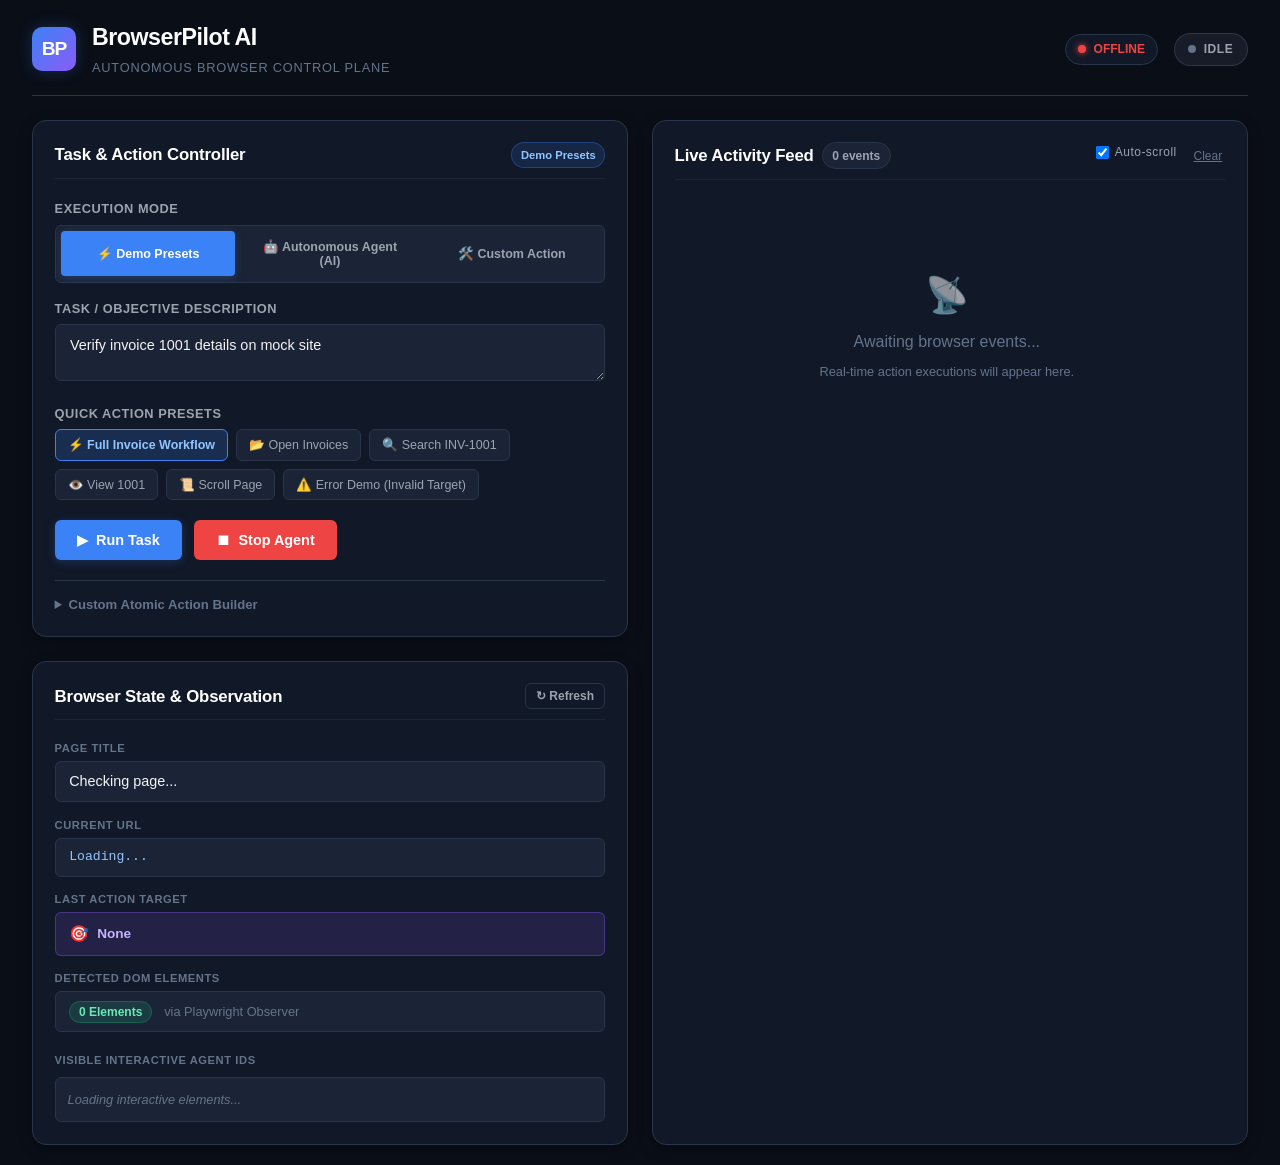
==== commit 2bc2beb8: "fix(dashboard): restore autonomous mode, enforce SafetyGuard on /execute, and normalize event semant" ====
--- a/dashboard/index.html
+++ b/dashboard/index.html
@@ -41,7 +41,23 @@
         <section class="card" id="panel-task-controls">
           <div class="card-header">
             <h2 class="card-title">Task & Action Controller</h2>
-            <span class="card-badge" id="execution-mode-badge">Direct Execution</span>
+            <span class="card-badge" id="execution-mode-badge">Demo Presets</span>
+          </div>
+
+          <!-- Execution Mode Selector -->
+          <div class="form-group">
+            <label>Execution Mode</label>
+            <div class="mode-selector-tabs">
+              <button type="button" class="mode-tab active" id="tab-mode-workflow" onclick="setExecutionMode('workflow')">
+                ⚡ Demo Presets
+              </button>
+              <button type="button" class="mode-tab" id="tab-mode-autonomous" onclick="setExecutionMode('autonomous')">
+                🤖 Autonomous Agent (AI)
+              </button>
+              <button type="button" class="mode-tab" id="tab-mode-manual" onclick="setExecutionMode('manual')">
+                🛠️ Custom Action
+              </button>
+            </div>
           </div>
 
           <!-- Natural Language Goal Input -->
@@ -50,8 +66,8 @@
             <textarea id="goal-input" rows="2" placeholder="e.g. Open invoices, search for INV-1001, and inspect details.">Verify invoice 1001 details on mock site</textarea>
           </div>
 
-          <!-- Quick Workflow Presets -->
-          <div class="form-group">
+          <!-- Quick Workflow Presets Container -->
+          <div class="form-group" id="presets-container">
             <label>Quick Action Presets</label>
             <div class="presets-toolbar">
               <button type="button" class="preset-btn active" id="preset-workflow" onclick="selectPreset('full-workflow')">
@@ -72,6 +88,22 @@
               <button type="button" class="preset-btn preset-danger" onclick="selectPreset('invalid-target')">
                 ⚠️ Error Demo (Invalid Target)
               </button>
+            </div>
+          </div>
+
+          <!-- Autonomous AI Reasoning Monitor (Active during Autonomous runs) -->
+          <div class="ai-thought-panel" id="ai-thought-panel" style="display: none;">
+            <div class="thought-header">
+              <span class="thought-badge">🧠 Autonomous Model Stream</span>
+              <span class="thought-model-tag" id="thought-model-tag">Ollama LLM</span>
+            </div>
+            <div class="thought-item">
+              <span class="thought-label">Reflection:</span>
+              <p class="thought-text" id="thought-reflection">-</p>
+            </div>
+            <div class="thought-item">
+              <span class="thought-label">Reasoning & Action:</span>
+              <p class="thought-text" id="thought-action">-</p>
             </div>
           </div>
 
@@ -87,7 +119,7 @@
             </button>
             <button type="button" class="btn btn-secondary" id="btn-resume" onclick="resumeAgent()" style="display: none;">
               <span class="btn-icon">↺</span>
-              <span>Resume</span>
+              <span id="btn-resume-text">Enable Actions / Resume</span>
             </button>
           </div>
 
--- a/dashboard/styles.css
+++ b/dashboard/styles.css
@@ -344,6 +344,118 @@
   border-color: var(--danger);
   color: #fca5a5;
   background-color: var(--danger-bg);
+}
+
+/* Execution Mode Switcher Tabs */
+.mode-selector-tabs {
+  display: flex;
+  gap: 0.5rem;
+  background-color: var(--bg-input);
+  padding: 0.35rem;
+  border-radius: var(--radius-sm);
+  border: 1px solid var(--border);
+  margin-bottom: 1rem;
+}
+
+.mode-tab {
+  flex: 1;
+  background: transparent;
+  border: none;
+  color: var(--text-secondary);
+  font-size: 0.78rem;
+  font-weight: 600;
+  padding: 0.5rem 0.6rem;
+  border-radius: 4px;
+  cursor: pointer;
+  transition: all 0.15s ease;
+  text-align: center;
+}
+
+.mode-tab:hover {
+  color: var(--text-primary);
+  background: rgba(255, 255, 255, 0.05);
+}
+
+.mode-tab.active {
+  background-color: var(--primary);
+  color: #ffffff;
+  box-shadow: 0 2px 8px var(--primary-glow);
+}
+
+/* AI Thought & Reasoning Stream Panel */
+.ai-thought-panel {
+  margin-top: 1rem;
+  padding: 0.85rem;
+  background: rgba(139, 92, 246, 0.08);
+  border: 1px solid rgba(139, 92, 246, 0.3);
+  border-radius: var(--radius-sm);
+}
+
+.thought-header {
+  display: flex;
+  justify-content: space-between;
+  align-items: center;
+  margin-bottom: 0.5rem;
+}
+
+.thought-badge {
+  font-size: 0.75rem;
+  font-weight: 700;
+  color: #c4b5fd;
+  text-transform: uppercase;
+  letter-spacing: 0.05em;
+}
+
+.thought-model-tag {
+  font-size: 0.7rem;
+  font-family: var(--font-mono);
+  color: var(--text-muted);
+  background: rgba(0, 0, 0, 0.3);
+  padding: 0.15rem 0.4rem;
+  border-radius: 3px;
+}
+
+.thought-item {
+  margin-bottom: 0.35rem;
+}
+
+.thought-label {
+  font-size: 0.72rem;
+  font-weight: 600;
+  color: var(--text-secondary);
+  text-transform: uppercase;
+}
+
+.thought-text {
+  font-size: 0.82rem;
+  color: var(--text-primary);
+  margin: 0.2rem 0 0.4rem 0;
+  line-height: 1.4;
+  white-space: pre-wrap;
+}
+
+/* Safety Alert Styling in Feed */
+.feed-item-safety {
+  border-left: 3px solid #ef4444 !important;
+  background-color: rgba(239, 68, 68, 0.1) !important;
+}
+
+.badge-act-safety {
+  background-color: rgba(239, 68, 68, 0.25);
+  color: #fca5a5;
+  border: 1px solid #ef4444;
+}
+
+/* Informational & Lifecycle Feed Items */
+.feed-item-info {
+  border-left: 3px solid #8b5cf6 !important;
+  background-color: rgba(139, 92, 246, 0.06) !important;
+}
+
+.badge-act-info {
+  background-color: rgba(139, 92, 246, 0.2);
+  color: #c4b5fd;
+  border: 1px solid rgba(139, 92, 246, 0.4);
 }
 
 /* Buttons */
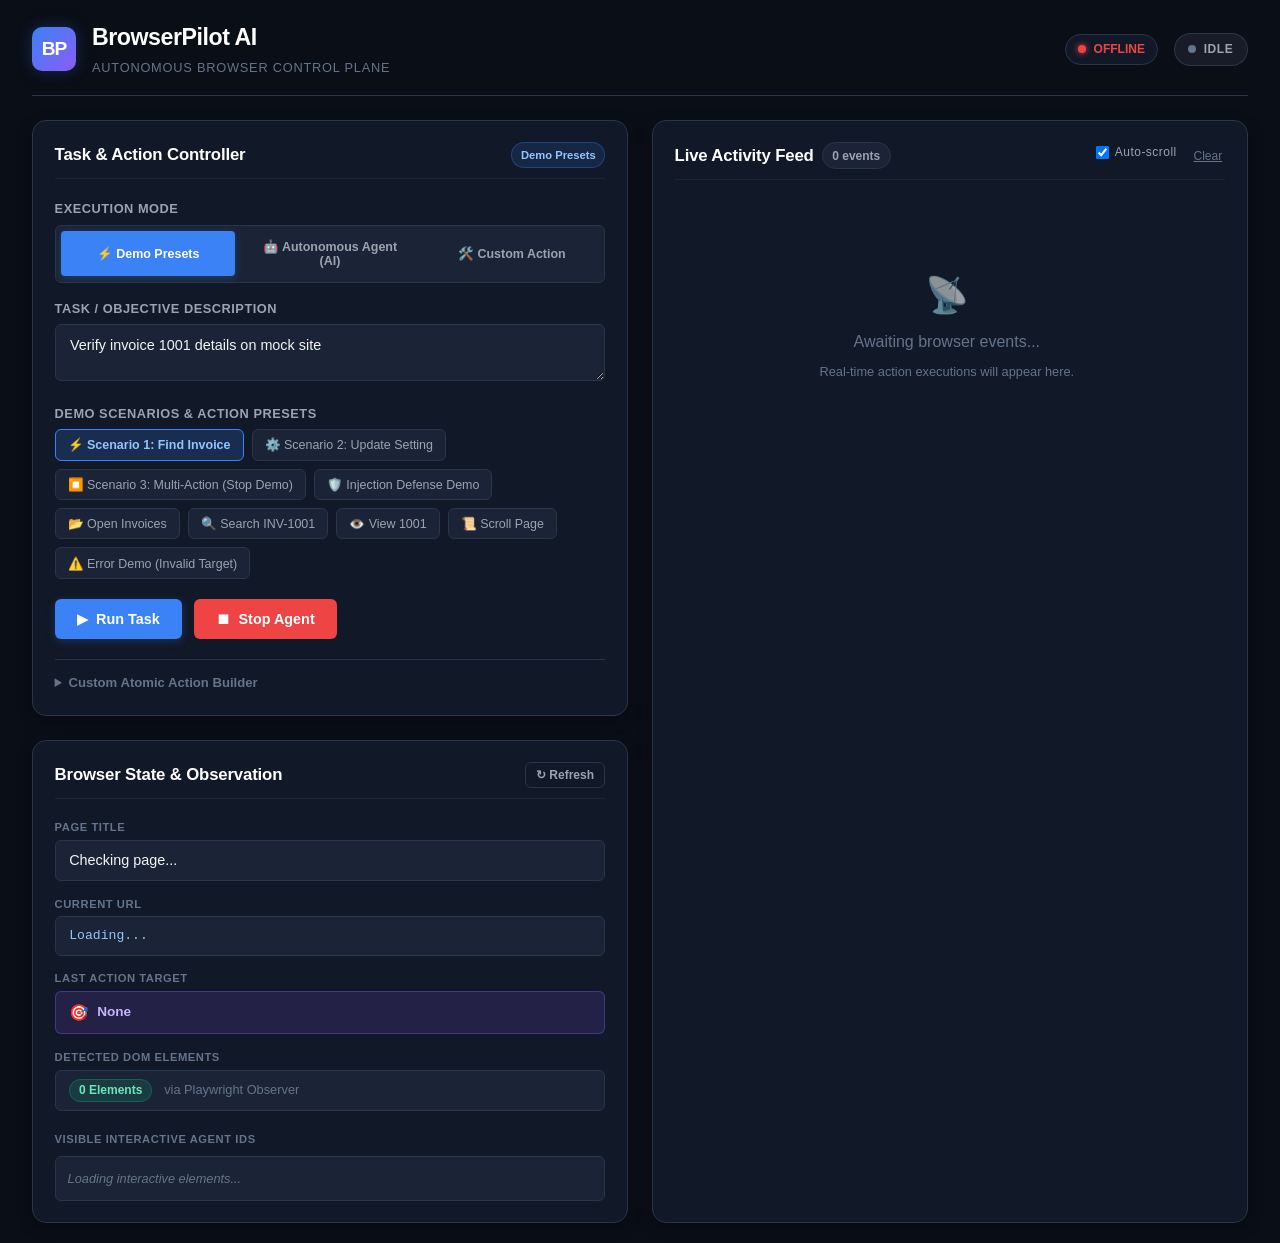
==== commit 54ea669e: "feat(demo): finalize demo scenarios, reliability test suite, and judging runbook (Step 7)" ====
--- a/dashboard/index.html
+++ b/dashboard/index.html
@@ -68,10 +68,19 @@
 
           <!-- Quick Workflow Presets Container -->
           <div class="form-group" id="presets-container">
-            <label>Quick Action Presets</label>
+            <label>Demo Scenarios & Action Presets</label>
             <div class="presets-toolbar">
               <button type="button" class="preset-btn active" id="preset-workflow" onclick="selectPreset('full-workflow')">
-                ⚡ Full Invoice Workflow
+                ⚡ Scenario 1: Find Invoice
+              </button>
+              <button type="button" class="preset-btn" id="preset-settings" onclick="selectPreset('scenario-2-settings')">
+                ⚙️ Scenario 2: Update Setting
+              </button>
+              <button type="button" class="preset-btn" id="preset-stop" onclick="selectPreset('scenario-3-stop')">
+                ⏹️ Scenario 3: Multi-Action (Stop Demo)
+              </button>
+              <button type="button" class="preset-btn" id="preset-injection" onclick="selectPreset('safety-injection')">
+                🛡️ Injection Defense Demo
               </button>
               <button type="button" class="preset-btn" onclick="selectPreset('nav-invoices')">
                 📂 Open Invoices
